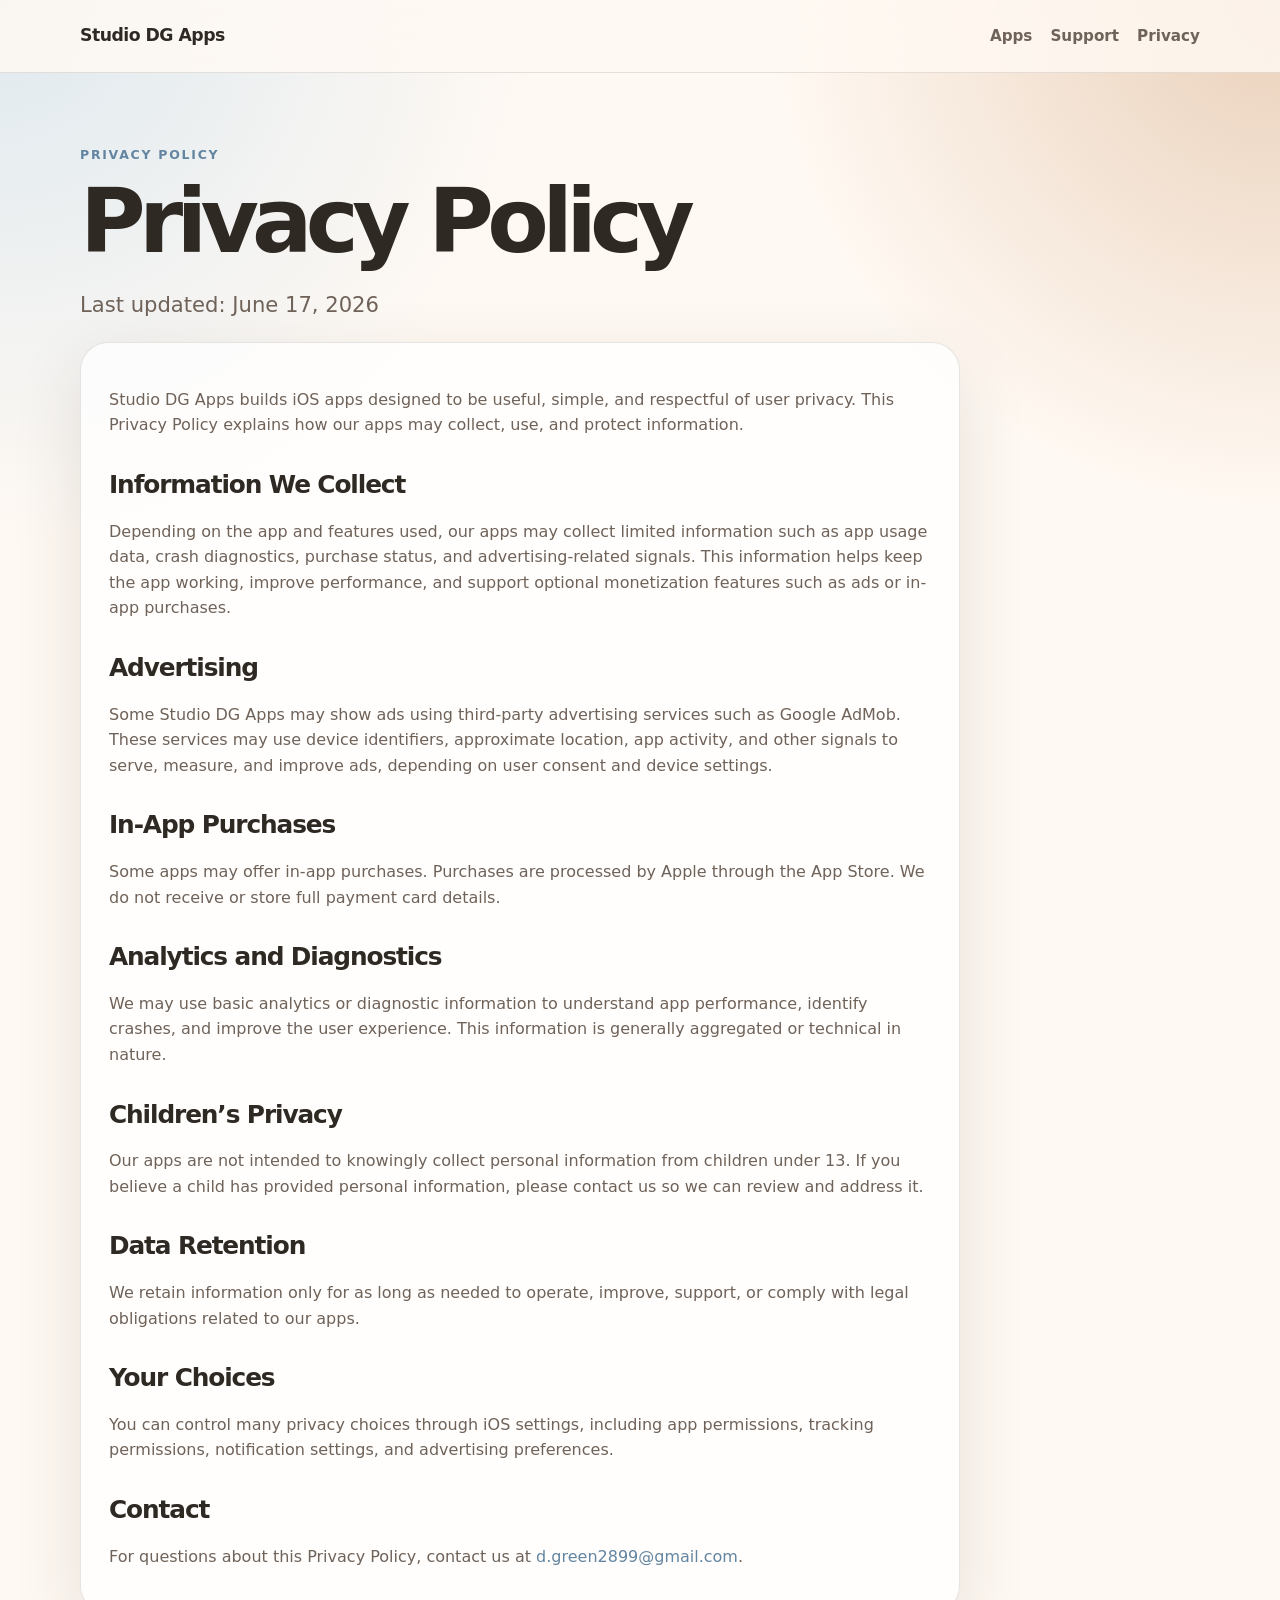
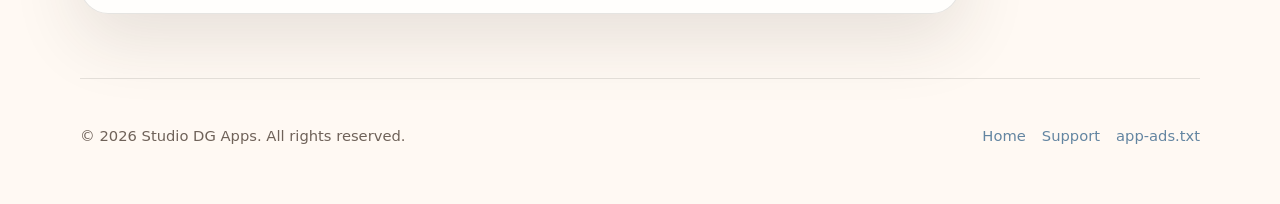
==== privacy.html @ 22574d2f "Add files via upload" ====
<!doctype html>
<html lang="en">
<head>
  <meta charset="utf-8" />
  <meta name="viewport" content="width=device-width, initial-scale=1" />
  <meta name="description" content="Privacy policy for Studio DG Apps." />
  <title>Privacy Policy | Studio DG Apps</title>
  <link rel="stylesheet" href="styles.css" />
</head>
<body>
  <header class="site-header">
    <nav class="nav" aria-label="Main navigation">
      <a class="brand" href="index.html">Studio DG Apps</a>
      <div class="nav-links">
        <a href="index.html#apps">Apps</a>
        <a href="support.html">Support</a>
        <a href="privacy.html">Privacy</a>
      </div>
    </nav>
  </header>

  <main class="page policy">
    <section class="page-hero">
      <p class="eyebrow">Privacy Policy</p>
      <h1>Privacy Policy</h1>
      <p class="lead">Last updated: June 17, 2026</p>
    </section>

    <section class="section policy-content">
      <p>
        Studio DG Apps builds iOS apps designed to be useful, simple, and respectful of user privacy.
        This Privacy Policy explains how our apps may collect, use, and protect information.
      </p>

      <h2>Information We Collect</h2>
      <p>
        Depending on the app and features used, our apps may collect limited information such as app usage data,
        crash diagnostics, purchase status, and advertising-related signals. This information helps keep the app working,
        improve performance, and support optional monetization features such as ads or in-app purchases.
      </p>

      <h2>Advertising</h2>
      <p>
        Some Studio DG Apps may show ads using third-party advertising services such as Google AdMob.
        These services may use device identifiers, approximate location, app activity, and other signals to serve,
        measure, and improve ads, depending on user consent and device settings.
      </p>

      <h2>In-App Purchases</h2>
      <p>
        Some apps may offer in-app purchases. Purchases are processed by Apple through the App Store.
        We do not receive or store full payment card details.
      </p>

      <h2>Analytics and Diagnostics</h2>
      <p>
        We may use basic analytics or diagnostic information to understand app performance, identify crashes,
        and improve the user experience. This information is generally aggregated or technical in nature.
      </p>

      <h2>Children’s Privacy</h2>
      <p>
        Our apps are not intended to knowingly collect personal information from children under 13.
        If you believe a child has provided personal information, please contact us so we can review and address it.
      </p>

      <h2>Data Retention</h2>
      <p>
        We retain information only for as long as needed to operate, improve, support, or comply with legal obligations
        related to our apps.
      </p>

      <h2>Your Choices</h2>
      <p>
        You can control many privacy choices through iOS settings, including app permissions, tracking permissions,
        notification settings, and advertising preferences.
      </p>

      <h2>Contact</h2>
      <p>
        For questions about this Privacy Policy, contact us at
        <a href="mailto:d.green2899@gmail.com">d.green2899@gmail.com</a>.
      </p>
    </section>
  </main>

  <footer class="footer">
    <p>© <span id="year"></span> Studio DG Apps. All rights reserved.</p>
    <div class="footer-links">
      <a href="index.html">Home</a>
      <a href="support.html">Support</a>
      <a href="app-ads.txt">app-ads.txt</a>
    </div>
  </footer>

  <script>
    document.getElementById('year').textContent = new Date().getFullYear();
  </script>
</body>
</html>
---- styles.css ----
:root {
  --bg: #fff9f3;
  --surface: #ffffff;
  --surface-soft: #dde8ef;
  --text: #2f2924;
  --muted: #6f6259;
  --blue: #6385a1;
  --tan: #d8af8b;
  --border: rgba(47, 41, 36, 0.12);
  --shadow: 0 24px 70px rgba(47, 41, 36, 0.12);
  --radius: 28px;
}

* {
  box-sizing: border-box;
}

html {
  scroll-behavior: smooth;
}

body {
  margin: 0;
  font-family: Inter, ui-sans-serif, system-ui, -apple-system, BlinkMacSystemFont, "Segoe UI", sans-serif;
  color: var(--text);
  background:
    radial-gradient(circle at top left, rgba(221, 232, 239, 0.95), transparent 34rem),
    radial-gradient(circle at top right, rgba(216, 175, 139, 0.55), transparent 32rem),
    var(--bg);
  line-height: 1.6;
}

a {
  color: var(--blue);
  text-decoration: none;
}

a:hover {
  text-decoration: underline;
}

.site-header {
  position: sticky;
  top: 0;
  z-index: 10;
  background: rgba(255, 249, 243, 0.82);
  backdrop-filter: blur(18px);
  border-bottom: 1px solid var(--border);
}

.nav {
  width: min(1120px, calc(100% - 32px));
  margin: 0 auto;
  min-height: 72px;
  display: flex;
  align-items: center;
  justify-content: space-between;
  gap: 24px;
}

.brand {
  color: var(--text);
  font-weight: 800;
  letter-spacing: -0.03em;
  font-size: 1.08rem;
}

.nav-links {
  display: flex;
  gap: 18px;
  align-items: center;
  font-size: 0.95rem;
}

.nav-links a {
  color: var(--muted);
  font-weight: 650;
}

main {
  width: min(1120px, calc(100% - 32px));
  margin: 0 auto;
}

.hero {
  min-height: calc(100vh - 72px);
  display: grid;
  grid-template-columns: minmax(0, 1.1fr) minmax(280px, 0.9fr);
  gap: 42px;
  align-items: center;
  padding: 72px 0;
}

.hero-copy h1,
.page-hero h1 {
  font-size: clamp(2.7rem, 7vw, 5.8rem);
  line-height: 0.95;
  letter-spacing: -0.075em;
  margin: 0 0 24px;
}

.lead {
  font-size: clamp(1.1rem, 2vw, 1.32rem);
  color: var(--muted);
  max-width: 680px;
  margin: 0;
}

.eyebrow {
  margin: 0 0 14px;
  color: var(--blue);
  text-transform: uppercase;
  letter-spacing: 0.14em;
  font-size: 0.78rem;
  font-weight: 850;
}

.actions {
  margin-top: 34px;
  display: flex;
  gap: 14px;
  flex-wrap: wrap;
}

.button {
  display: inline-flex;
  min-height: 48px;
  align-items: center;
  justify-content: center;
  padding: 0 20px;
  border-radius: 999px;
  font-weight: 780;
  border: 1px solid var(--border);
}

.button.primary {
  background: var(--text);
  color: white;
  box-shadow: 0 14px 28px rgba(47, 41, 36, 0.18);
}

.button.secondary {
  background: rgba(255, 255, 255, 0.68);
  color: var(--text);
}

.hero-card,
.card,
.support-card,
.policy-content {
  background: rgba(255, 255, 255, 0.72);
  border: 1px solid var(--border);
  border-radius: var(--radius);
  box-shadow: var(--shadow);
}

.hero-card {
  padding: 32px;
  transform: rotate(1deg);
}

.app-icon {
  width: 88px;
  height: 88px;
  border-radius: 24px;
  display: grid;
  place-items: center;
  background: linear-gradient(135deg, var(--surface-soft), var(--tan));
  color: var(--text);
  font-weight: 900;
  letter-spacing: -0.08em;
  margin-bottom: 24px;
  box-shadow: inset 0 1px 0 rgba(255,255,255,0.72), 0 18px 36px rgba(99,133,161,0.22);
}

.hero-card h2,
.section-heading h2,
.split h2,
.card h3,
.support-card h2,
.policy-content h2 {
  letter-spacing: -0.045em;
  line-height: 1.05;
}

.hero-card h2 {
  font-size: 2rem;
  margin: 0 0 12px;
}

.hero-card p,
.card p,
.support-card p,
.policy-content p,
.split p {
  color: var(--muted);
}

.section {
  padding: 64px 0;
}

.section-heading {
  margin-bottom: 24px;
}

.section-heading h2,
.split h2 {
  font-size: clamp(2rem, 4vw, 3.25rem);
  margin: 0;
}

.grid {
  display: grid;
  grid-template-columns: repeat(2, minmax(0, 1fr));
  gap: 20px;
}

.card,
.support-card,
.policy-content {
  padding: 28px;
}

.card.muted {
  background: rgba(221, 232, 239, 0.55);
}

.card-topline {
  font-size: 0.78rem;
  font-weight: 850;
  color: var(--blue);
  text-transform: uppercase;
  letter-spacing: 0.12em;
  margin-bottom: 16px;
}

.card h3 {
  margin: 0 0 12px;
  font-size: 1.55rem;
}

.split {
  display: grid;
  grid-template-columns: 0.85fr 1fr;
  gap: 32px;
  align-items: start;
  border-top: 1px solid var(--border);
}

.page {
  padding-bottom: 64px;
}

.page-hero {
  padding: 72px 0 20px;
}

.policy-content {
  max-width: 880px;
}

.policy-content h2 {
  margin-top: 34px;
  font-size: 1.55rem;
}

.footer {
  width: min(1120px, calc(100% - 32px));
  margin: 0 auto;
  padding: 30px 0 42px;
  border-top: 1px solid var(--border);
  display: flex;
  justify-content: space-between;
  align-items: center;
  gap: 20px;
  color: var(--muted);
  font-size: 0.92rem;
}

.footer-links {
  display: flex;
  gap: 16px;
  flex-wrap: wrap;
}

@media (max-width: 780px) {
  .nav {
    min-height: 64px;
  }

  .nav,
  .footer {
    align-items: flex-start;
    flex-direction: column;
    justify-content: center;
  }

  .nav-links {
    width: 100%;
    justify-content: space-between;
  }

  .hero,
  .grid,
  .split {
    grid-template-columns: 1fr;
  }

  .hero {
    min-height: auto;
    padding: 54px 0;
  }

  .hero-card {
    transform: none;
  }
}

.card-actions {
  display: flex;
  flex-wrap: wrap;
  gap: 0.85rem;
  margin-top: 1.25rem;
}

.card-actions a,
.text-link {
  font-weight: 700;
  color: inherit;
  text-decoration: none;
}

.card-actions a:hover,
.text-link:hover {
  text-decoration: underline;
}
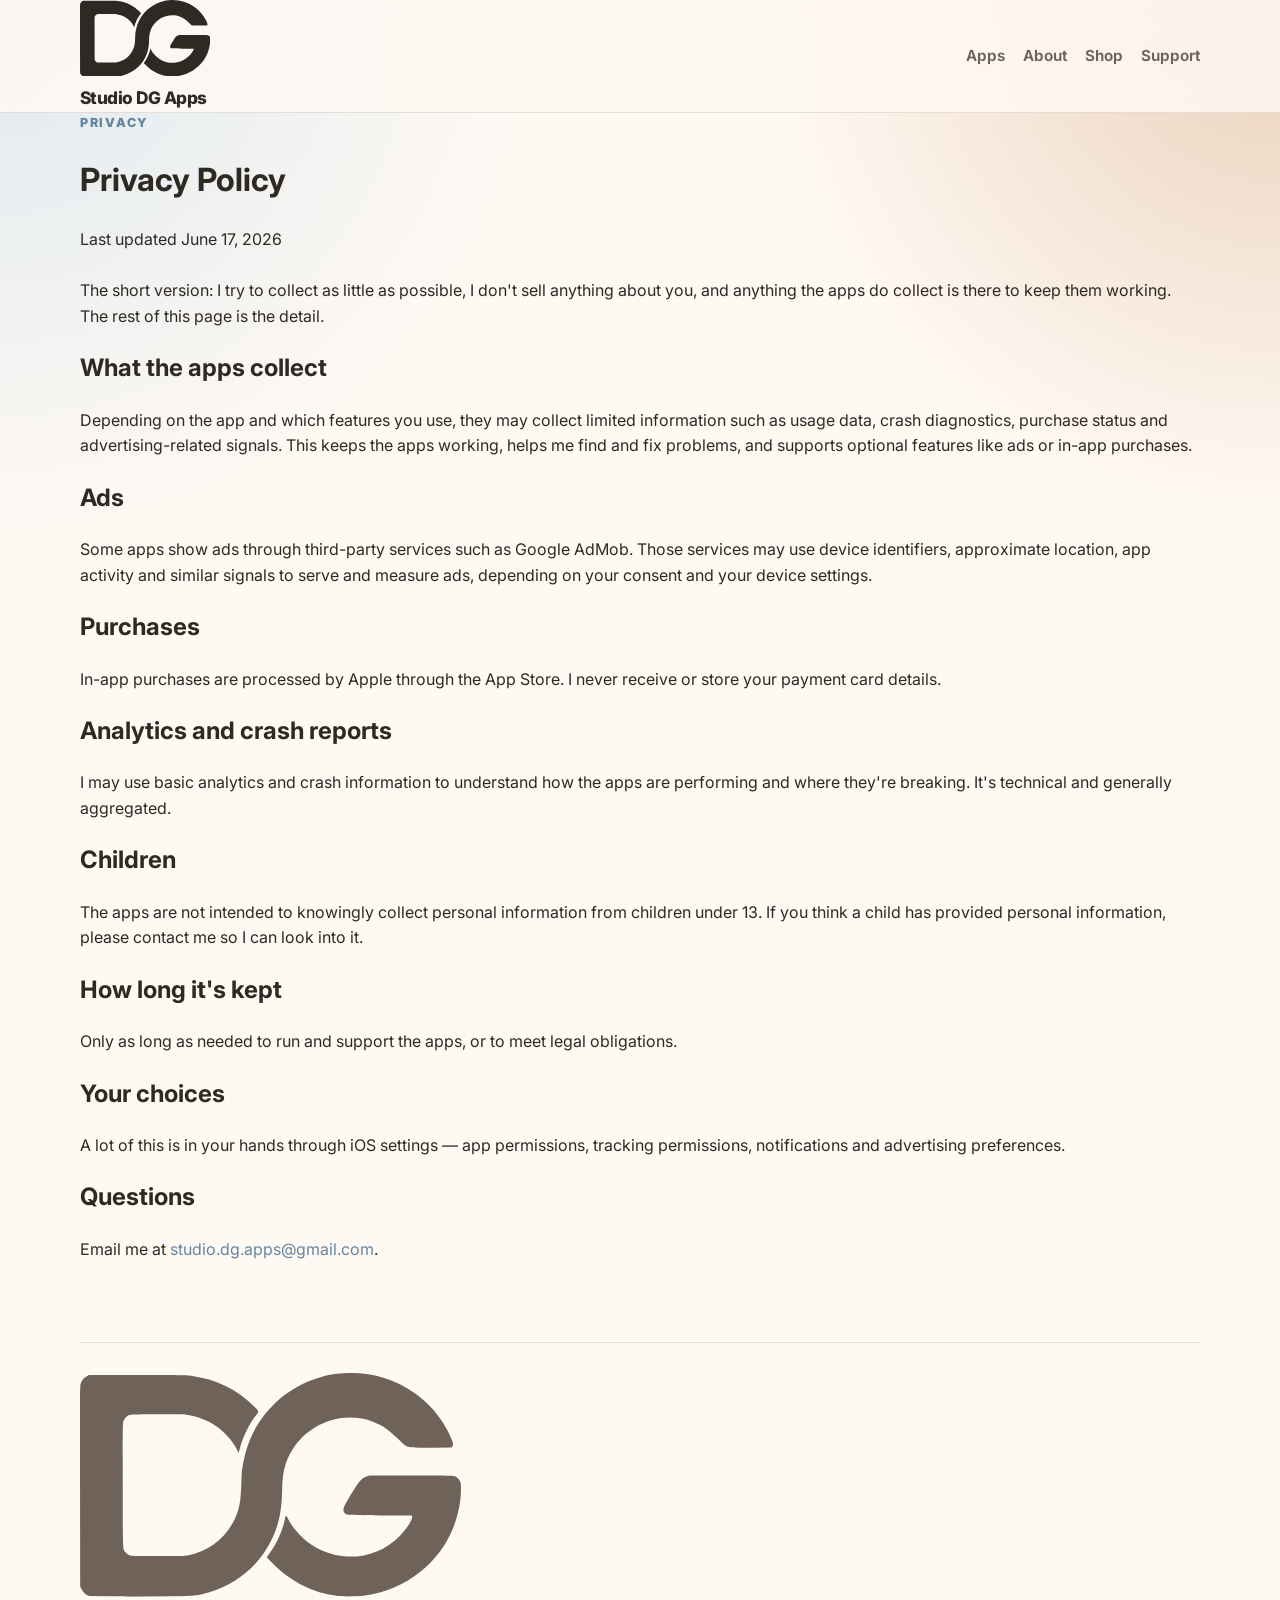
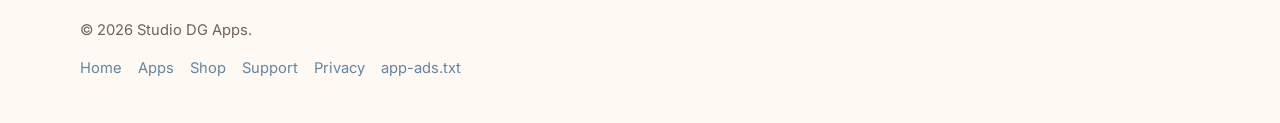
==== commit 43906189: "Revise privacy policy content and meta tags Updated the privacy policy content and meta tags for cla" ====
--- a/privacy.html
+++ b/privacy.html
@@ -3,93 +3,131 @@
 <head>
   <meta charset="utf-8" />
   <meta name="viewport" content="width=device-width, initial-scale=1" />
-  <meta name="description" content="Privacy policy for Studio DG Apps." />
   <title>Privacy Policy | Studio DG Apps</title>
+  <meta name="description" content="How the Studio DG apps handle your information." />
+  <link rel="canonical" href="https://dgreen-28.github.io/privacy.html" />
+
+  <link rel="icon" href="assets/favicon.svg" type="image/svg+xml" />
+  <link rel="icon" href="assets/favicon-32.png" sizes="32x32" />
+  <link rel="apple-touch-icon" href="assets/apple-touch-icon.png" />
+  <meta name="theme-color" content="#D8EAF7" />
+  <meta property="og:title" content="Privacy Policy | Studio DG Apps" />
+  <meta property="og:description" content="How the Studio DG apps handle your information." />
+  <meta property="og:image" content="https://dgreen-28.github.io/assets/og-image.png" />
+  <meta name="twitter:card" content="summary_large_image" />
+
+  <link rel="preconnect" href="https://fonts.googleapis.com" />
+  <link rel="preconnect" href="https://fonts.gstatic.com" crossorigin />
+  <link href="https://fonts.googleapis.com/css2?family=Poppins:wght@500;600;700&family=Inter:wght@400;500;600&display=swap" rel="stylesheet" />
   <link rel="stylesheet" href="styles.css" />
 </head>
 <body>
+
+  <svg width="0" height="0" style="position:absolute" aria-hidden="true"><symbol id="dg" viewBox="0 0 2351 1380"><path d="M56.8169 1376.22C34.8916 1368.79 21.651 1356.64 8.69514 1331.52L1.07824 1316.66L0.224039 698.907C-0.345449 144.531 -0.0606899 79.95 3.85454 67.4988C10.6172 46.7219 22.1493 31.9456 39.3052 21.8946L54.4678 12.9688H355.371C589.36 12.9688 662.468 13.8689 684.393 16.7942C843.28 38.9962 965.009 98.2517 1074.42 206.712C1105.1 236.94 1105.1 236.64 1089.87 255.616C1045.45 310.146 1001.88 399.33 985.012 470.136C982.164 481.687 979.103 491.438 978.249 491.438C977.395 491.438 972.626 482.287 967.287 470.661C941.161 413.206 875.314 345.325 809.538 307.971C765.688 283.369 707.173 263.792 656.844 257.266C639.688 255.166 577.828 254.266 470.693 254.866C320.561 255.766 309.812 256.066 300.558 261.392C286.748 269.118 275.5 280.669 269.094 294.02C263.47 305.271 263.47 310.896 263.755 690.732C264.324 1114.75 263.185 1086.62 281.765 1107.02C286.819 1112.65 295.86 1119.77 301.982 1123.3C313.229 1129.82 314.368 1129.82 477.74 1129.82C626.804 1129.82 644.743 1129.22 670.37 1124.2C796.938 1099.29 902.08 1016.04 955.826 898.726C983.659 838.27 991.276 796.492 995.191 688.031C996.9 642.727 998.822 601.548 999.676 596.448C1015.69 506.065 1028.93 457.76 1052.85 402.405C1128.24 229.364 1273.6 96.3015 1454.13 35.6209C1522.18 12.5187 1577.85 2.76786 1652.1 0.36764C1800.59 -4.3578 1939.76 36.521 2059.57 120.079C2136.3 173.709 2192.83 232.364 2242.09 309.996C2265.15 346.75 2295.26 407.805 2300.6 429.707C2303.66 442.759 2303.45 444.559 2298.04 451.91L2292.41 460.235L2171.75 461.135C2046.33 462.035 2031.16 461.135 2009.81 449.584C2004.18 446.359 1981.97 426.182 1960.62 404.88C1907.73 351.55 1864.73 321.922 1807.92 300.32C1732.25 271.593 1640.35 267.167 1561.33 288.769C1414.55 329.048 1305.42 436.008 1264.13 580.321C1253.17 618.575 1248.97 655.253 1247.26 727.56C1244.41 848.771 1227.04 932.629 1186.54 1020.31C1113.15 1180 969.422 1303.01 798.504 1352.44C727.674 1372.92 712.44 1374.95 591.851 1377.35C407.123 1381.47 70.7694 1380.57 56.9593 1376.15L56.8169 1376.22Z"/><path d="M1594.43 1376.15C1435.26 1358.97 1289.62 1283.96 1172.87 1158.93L1152.08 1136.72L1163.9 1121.05C1210.31 1060.29 1248.54 977.033 1263.99 904.726C1266.55 891.975 1270.18 881.625 1272.18 881.625C1273.88 881.625 1280.08 891.375 1285.7 903.226C1319.73 972.533 1397.04 1048.14 1473.28 1086.62C1640.28 1170.78 1841.38 1138.45 1971.86 1006.59C2015.43 962.407 2052.02 905.852 2049.46 886.575L2048.6 880.049L1848.93 878.549C1664.2 877.049 1648.39 876.749 1641.42 871.724C1618.92 856.347 1620.06 837.67 1645.62 794.991C1705.48 694.857 1715.1 680.006 1730.83 663.429C1744.92 648.578 1751.04 644.452 1766.85 639.127L1785.71 632.601H2042.19C2225.85 632.601 2301.17 633.501 2309.07 635.827C2323.66 640.552 2339.47 654.803 2345.66 669.28C2349.58 678.731 2351 688.857 2351 713.984C2351 768.814 2344.24 817.118 2327.94 879.299C2259.6 1141.82 2027.6 1340.67 1749.48 1374.72C1711.54 1379.45 1633.59 1380.05 1594.51 1375.92L1594.43 1376.15Z"/></symbol><symbol id="dg-lockup" viewBox="200 340 885 626"><g transform="translate(200.0,340.0) scale(0.37643556)"><path d="M56.8169 1376.22C34.8916 1368.79 21.651 1356.64 8.69514 1331.52L1.07824 1316.66L0.224039 698.907C-0.345449 144.531 -0.0606899 79.95 3.85454 67.4988C10.6172 46.7219 22.1493 31.9456 39.3052 21.8946L54.4678 12.9688H355.371C589.36 12.9688 662.468 13.8689 684.393 16.7942C843.28 38.9962 965.009 98.2517 1074.42 206.712C1105.1 236.94 1105.1 236.64 1089.87 255.616C1045.45 310.146 1001.88 399.33 985.012 470.136C982.164 481.687 979.103 491.438 978.249 491.438C977.395 491.438 972.626 482.287 967.287 470.661C941.161 413.206 875.314 345.325 809.538 307.971C765.688 283.369 707.173 263.792 656.844 257.266C639.688 255.166 577.828 254.266 470.693 254.866C320.561 255.766 309.812 256.066 300.558 261.392C286.748 269.118 275.5 280.669 269.094 294.02C263.47 305.271 263.47 310.896 263.755 690.732C264.324 1114.75 263.185 1086.62 281.765 1107.02C286.819 1112.65 295.86 1119.77 301.982 1123.3C313.229 1129.82 314.368 1129.82 477.74 1129.82C626.804 1129.82 644.743 1129.22 670.37 1124.2C796.938 1099.29 902.08 1016.04 955.826 898.726C983.659 838.27 991.276 796.492 995.191 688.031C996.9 642.727 998.822 601.548 999.676 596.448C1015.69 506.065 1028.93 457.76 1052.85 402.405C1128.24 229.364 1273.6 96.3015 1454.13 35.6209C1522.18 12.5187 1577.85 2.76786 1652.1 0.36764C1800.59 -4.3578 1939.76 36.521 2059.57 120.079C2136.3 173.709 2192.83 232.364 2242.09 309.996C2265.15 346.75 2295.26 407.805 2300.6 429.707C2303.66 442.759 2303.45 444.559 2298.04 451.91L2292.41 460.235L2171.75 461.135C2046.33 462.035 2031.16 461.135 2009.81 449.584C2004.18 446.359 1981.97 426.182 1960.62 404.88C1907.73 351.55 1864.73 321.922 1807.92 300.32C1732.25 271.593 1640.35 267.167 1561.33 288.769C1414.55 329.048 1305.42 436.008 1264.13 580.321C1253.17 618.575 1248.97 655.253 1247.26 727.56C1244.41 848.771 1227.04 932.629 1186.54 1020.31C1113.15 1180 969.422 1303.01 798.504 1352.44C727.674 1372.92 712.44 1374.95 591.851 1377.35C407.123 1381.47 70.7694 1380.57 56.9593 1376.15L56.8169 1376.22Z"/><path d="M1594.43 1376.15C1435.26 1358.97 1289.62 1283.96 1172.87 1158.93L1152.08 1136.72L1163.9 1121.05C1210.31 1060.29 1248.54 977.033 1263.99 904.726C1266.55 891.975 1270.18 881.625 1272.18 881.625C1273.88 881.625 1280.08 891.375 1285.7 903.226C1319.73 972.533 1397.04 1048.14 1473.28 1086.62C1640.28 1170.78 1841.38 1138.45 1971.86 1006.59C2015.43 962.407 2052.02 905.852 2049.46 886.575L2048.6 880.049L1848.93 878.549C1664.2 877.049 1648.39 876.749 1641.42 871.724C1618.92 856.347 1620.06 837.67 1645.62 794.991C1705.48 694.857 1715.1 680.006 1730.83 663.429C1744.92 648.578 1751.04 644.452 1766.85 639.127L1785.71 632.601H2042.19C2225.85 632.601 2301.17 633.501 2309.07 635.827C2323.66 640.552 2339.47 654.803 2345.66 669.28C2349.58 678.731 2351 688.857 2351 713.984C2351 768.814 2344.24 817.118 2327.94 879.299C2259.6 1141.82 2027.6 1340.67 1749.48 1374.72C1711.54 1379.45 1633.59 1380.05 1594.51 1375.92L1594.43 1376.15Z"/></g><g transform="translate(392.500,665.535) scale(0.93023256)"><path d="M50.41 322.50 c-2.73 -0.67 -6.52 -2.41 -8.85 -4.07 -2.29 -1.70 -2.29 -3.20 -0.04 -5.81 0.87 -1.03 1.86 -2.25 2.21 -2.77 0.91 -1.42 3.08 -1.30 4.94 0.24 4.54 3.75 11.10 4.58 13.71 1.82 1.98 -2.09 0.43 -3.32 -6.68 -5.17 -11.42 -3 -14.38 -5.81 -14.38 -13.43 0 -4.19 0.75 -6.32 3.12 -8.61 5.29 -5.17 16.35 -6.08 24.33 -2.01 4.98 2.49 5.37 3.99 2.25 8.10 -1.86 2.45 -2.21 2.73 -3.44 2.73 -0.83 0 -2.09 -0.47 -3.16 -1.15 -2.21 -1.42 -5.14 -2.41 -6.99 -2.41 -2.84 0 -5.69 2.09 -4.86 3.59 0.59 1.15 2.09 1.74 8.37 3.48 10.94 3 12.92 4.82 13.23 11.97 0.20 4.50 -0.43 6.91 -2.45 9.24 -1.54 1.82 -4.58 3.59 -7.51 4.35 -2.65 0.71 -10.78 0.67 -13.83 -0.08z M157.22 322.39 c-7.27 -2.33 -11.02 -6.95 -11.89 -14.50 -0.20 -1.94 -0.32 -8.77 -0.28 -15.17 l0.12 -11.65 5.21 -0.12 5.21 -0.12 0.12 13 0.12 12.96 0.99 1.94 c2.01 3.87 6.95 5.65 10.63 3.79 1.90 -0.99 3.79 -3.16 4.42 -5.06 0.32 -1.03 0.55 -5.65 0.63 -14.02 l0.16 -12.56 5.14 0 5.14 0 -0.12 14.93 c-0.12 14.73 -0.16 14.93 -1.11 17.22 -1.15 2.84 -4.54 6.64 -7.07 7.94 -3.36 1.66 -5.81 2.17 -10.67 2.13 -3.28 0 -5.21 -0.20 -6.76 -0.71z M305.40 322.54 c-5.93 -1.66 -11.14 -5.81 -13.59 -10.86 -2.41 -4.90 -2.92 -10.67 -1.46 -16.31 0.95 -3.83 2.33 -6.16 5.33 -9.16 4.23 -4.23 9.36 -6.12 16.51 -6.12 7.35 0 11.97 1.78 16.47 6.32 4.07 4.11 5.93 8.85 5.93 15.33 0 8.10 -3.04 13.87 -9.48 18.01 -3.95 2.57 -6.04 3.12 -12.25 3.28 -3.83 0.08 -5.93 -0.08 -7.47 -0.47z m11.30 -10.27 c4.07 -1.86 6.91 -6 6.99 -10.27 0.12 -6.44 -6.24 -12.56 -12.40 -11.97 -5.65 0.55 -10.74 5.93 -10.82 11.38 -0.04 3.83 2.49 8.10 6 10.15 3.79 2.25 6.48 2.41 10.23 0.71z M450.57 322.50 c-5.37 -1.30 -10.74 -5.33 -13.19 -9.95 -1.78 -3.36 -2.45 -6.32 -2.41 -10.94 0.04 -6.99 1.90 -11.65 6.36 -15.80 4.54 -4.23 10.03 -5.96 17.46 -5.61 5.53 0.28 9.88 1.74 13.59 4.54 1.03 0.79 1.26 1.22 1.26 2.53 0 1.30 -0.36 1.98 -2.25 4.27 -2.73 3.28 -3.52 3.44 -6.40 1.34 -2.80 -1.98 -6.08 -3.08 -8.49 -2.77 -4.15 0.47 -8.06 3.40 -9.84 7.31 -2.69 5.93 1.11 13.35 7.94 15.45 3.12 0.99 5.21 0.83 8.26 -0.63 2.13 -1.03 2.84 -2.33 2.29 -4.07 -0.24 -0.75 -0.63 -0.83 -4.66 -0.91 l-4.42 -0.12 0 -4.54 0 -4.54 9.80 -0.12 9.76 -0.08 0 9.44 0 9.48 -2.13 1.50 c-3.52 2.45 -4.62 3 -8.14 3.91 -3.99 1.07 -11.10 1.22 -14.77 0.32z M103.50 306.74 l0 -16 -6.12 0 -6.12 0 0 -4.94 0 -4.94 17.78 0 17.82 0 -0.12 4.86 -0.12 4.82 -6.20 0.12 -6.24 0.12 0 15.96 0 16 -5.33 0 -5.33 0 0 -16z M203.36 302.52 c-0.08 -11.14 -0.04 -20.58 0.04 -20.94 0.12 -0.67 0.91 -0.71 10.07 -0.71 11.30 0 13.79 0.36 18.25 2.57 3.83 1.86 7.51 5.73 9.05 9.52 0.95 2.29 1.15 3.44 1.30 7.27 0.28 7.23 -0.95 11.26 -4.70 15.21 -5.53 5.85 -10.86 7.31 -26.70 7.31 l-7.19 0 -0.12 -20.23z m20.42 9.32 c3.95 -1.38 7.70 -6.36 7.70 -10.23 0 -3.59 -2.84 -7.70 -6.64 -9.56 -1.98 -0.95 -2.80 -1.11 -6.68 -1.26 l-4.46 -0.12 0 10.82 c0 5.96 0.12 10.98 0.32 11.14 0.47 0.55 7.66 -0.04 9.76 -0.79z M260.33 301.80 l0 -20.94 5.33 0 5.33 0 0 20.94 0 20.94 -5.33 0 -5.33 0 0 -20.94z M380.81 301.80 l0 -20.94 10.19 0 c7.43 0 10.90 0.16 12.92 0.59 8.61 1.82 14.50 8.14 15.68 16.87 1.42 10.63 -3.67 19.28 -13.35 22.64 -3.48 1.22 -9.20 1.70 -19.79 1.74 l-5.65 0.04 0 -20.94z m20.27 10.03 c2.57 -0.87 5.89 -3.95 6.99 -6.52 2.17 -5.14 -0.20 -10.71 -5.77 -13.43 -1.62 -0.79 -2.65 -0.95 -6.56 -1.07 l-4.66 -0.16 0 10.82 c0 5.96 0.12 10.98 0.32 11.18 0.47 0.47 7.62 -0.12 9.68 -0.83z"/></g><rect x="288.71" y="944" width="96" height="3"/><rect x="880.29" y="944" width="96" height="3"/></symbol></svg>
+
   <header class="site-header">
-    <nav class="nav" aria-label="Main navigation">
-      <a class="brand" href="index.html">Studio DG Apps</a>
+    <nav class="nav" aria-label="Main">
+      <a class="brand" href="index.html">
+        <svg viewBox="0 0 2351 1380" fill="currentColor" aria-hidden="true"><use href="#dg" /></svg>
+        <span class="brand-text">
+          <span class="brand-name">Studio DG</span>
+          <span class="brand-sub">Apps</span>
+        </span>
+      </a>
       <div class="nav-links">
         <a href="index.html#apps">Apps</a>
+        <a href="index.html#about">About</a>
+        <a href="shop.html">Shop</a>
         <a href="support.html">Support</a>
-        <a href="privacy.html">Privacy</a>
       </div>
     </nav>
   </header>
 
-  <main class="page policy">
-    <section class="page-hero">
-      <p class="eyebrow">Privacy Policy</p>
+  <main class="page sheet">
+    <div class="wrap">
+      <p class="eyebrow">Privacy</p>
       <h1>Privacy Policy</h1>
-      <p class="lead">Last updated: June 17, 2026</p>
-    </section>
+      <p class="meta">Last updated June 17, 2026</p>
 
-    <section class="section policy-content">
-      <p>
-        Studio DG Apps builds iOS apps designed to be useful, simple, and respectful of user privacy.
-        This Privacy Policy explains how our apps may collect, use, and protect information.
-      </p>
+      <div class="prose" style="margin-top:26px">
+        <p>
+          The short version: I try to collect as little as possible, I don't sell
+          anything about you, and anything the apps do collect is there to keep
+          them working. The rest of this page is the detail.
+        </p>
 
-      <h2>Information We Collect</h2>
-      <p>
-        Depending on the app and features used, our apps may collect limited information such as app usage data,
-        crash diagnostics, purchase status, and advertising-related signals. This information helps keep the app working,
-        improve performance, and support optional monetization features such as ads or in-app purchases.
-      </p>
+        <h2>What the apps collect</h2>
+        <p>
+          Depending on the app and which features you use, they may collect limited
+          information such as usage data, crash diagnostics, purchase status and
+          advertising-related signals. This keeps the apps working, helps me find
+          and fix problems, and supports optional features like ads or in-app
+          purchases.
+        </p>
 
-      <h2>Advertising</h2>
-      <p>
-        Some Studio DG Apps may show ads using third-party advertising services such as Google AdMob.
-        These services may use device identifiers, approximate location, app activity, and other signals to serve,
-        measure, and improve ads, depending on user consent and device settings.
-      </p>
+        <h2>Ads</h2>
+        <p>
+          Some apps show ads through third-party services such as Google AdMob.
+          Those services may use device identifiers, approximate location, app
+          activity and similar signals to serve and measure ads, depending on your
+          consent and your device settings.
+        </p>
 
-      <h2>In-App Purchases</h2>
-      <p>
-        Some apps may offer in-app purchases. Purchases are processed by Apple through the App Store.
-        We do not receive or store full payment card details.
-      </p>
+        <h2>Purchases</h2>
+        <p>
+          In-app purchases are processed by Apple through the App Store. I never
+          receive or store your payment card details.
+        </p>
 
-      <h2>Analytics and Diagnostics</h2>
-      <p>
-        We may use basic analytics or diagnostic information to understand app performance, identify crashes,
-        and improve the user experience. This information is generally aggregated or technical in nature.
-      </p>
+        <h2>Analytics and crash reports</h2>
+        <p>
+          I may use basic analytics and crash information to understand how the apps
+          are performing and where they're breaking. It's technical and generally
+          aggregated.
+        </p>
 
-      <h2>Children’s Privacy</h2>
-      <p>
-        Our apps are not intended to knowingly collect personal information from children under 13.
-        If you believe a child has provided personal information, please contact us so we can review and address it.
-      </p>
+        <h2>Children</h2>
+        <p>
+          The apps are not intended to knowingly collect personal information from
+          children under 13. If you think a child has provided personal information,
+          please contact me so I can look into it.
+        </p>
 
-      <h2>Data Retention</h2>
-      <p>
-        We retain information only for as long as needed to operate, improve, support, or comply with legal obligations
-        related to our apps.
-      </p>
+        <h2>How long it's kept</h2>
+        <p>
+          Only as long as needed to run and support the apps, or to meet legal
+          obligations.
+        </p>
 
-      <h2>Your Choices</h2>
-      <p>
-        You can control many privacy choices through iOS settings, including app permissions, tracking permissions,
-        notification settings, and advertising preferences.
-      </p>
+        <h2>Your choices</h2>
+        <p>
+          A lot of this is in your hands through iOS settings &mdash; app permissions,
+          tracking permissions, notifications and advertising preferences.
+        </p>
 
-      <h2>Contact</h2>
-      <p>
-        For questions about this Privacy Policy, contact us at
-        <a href="mailto:d.green2899@gmail.com">d.green2899@gmail.com</a>.
-      </p>
-    </section>
+        <h2>Questions</h2>
+        <p>
+          Email me at
+          <a href="mailto:studio.dg.apps@gmail.com">studio.dg.apps@gmail.com</a>.
+        </p>
+      </div>
+    </div>
   </main>
 
   <footer class="footer">
-    <p>© <span id="year"></span> Studio DG Apps. All rights reserved.</p>
-    <div class="footer-links">
-      <a href="index.html">Home</a>
-      <a href="support.html">Support</a>
-      <a href="app-ads.txt">app-ads.txt</a>
+    <div class="footer-inner">
+      <div class="footer-brand">
+        <svg viewBox="0 0 2351 1380" fill="currentColor" aria-hidden="true"><use href="#dg" /></svg>
+        <p>&copy; <span id="year"></span> Studio DG Apps.</p>
+      </div>
+      <div class="footer-links">
+        <a href="index.html">Home</a>
+        <a href="index.html#apps">Apps</a>
+        <a href="shop.html">Shop</a>
+        <a href="support.html">Support</a>
+        <a href="privacy.html">Privacy</a>
+        <a href="app-ads.txt">app-ads.txt</a>
+      </div>
     </div>
   </footer>
 
